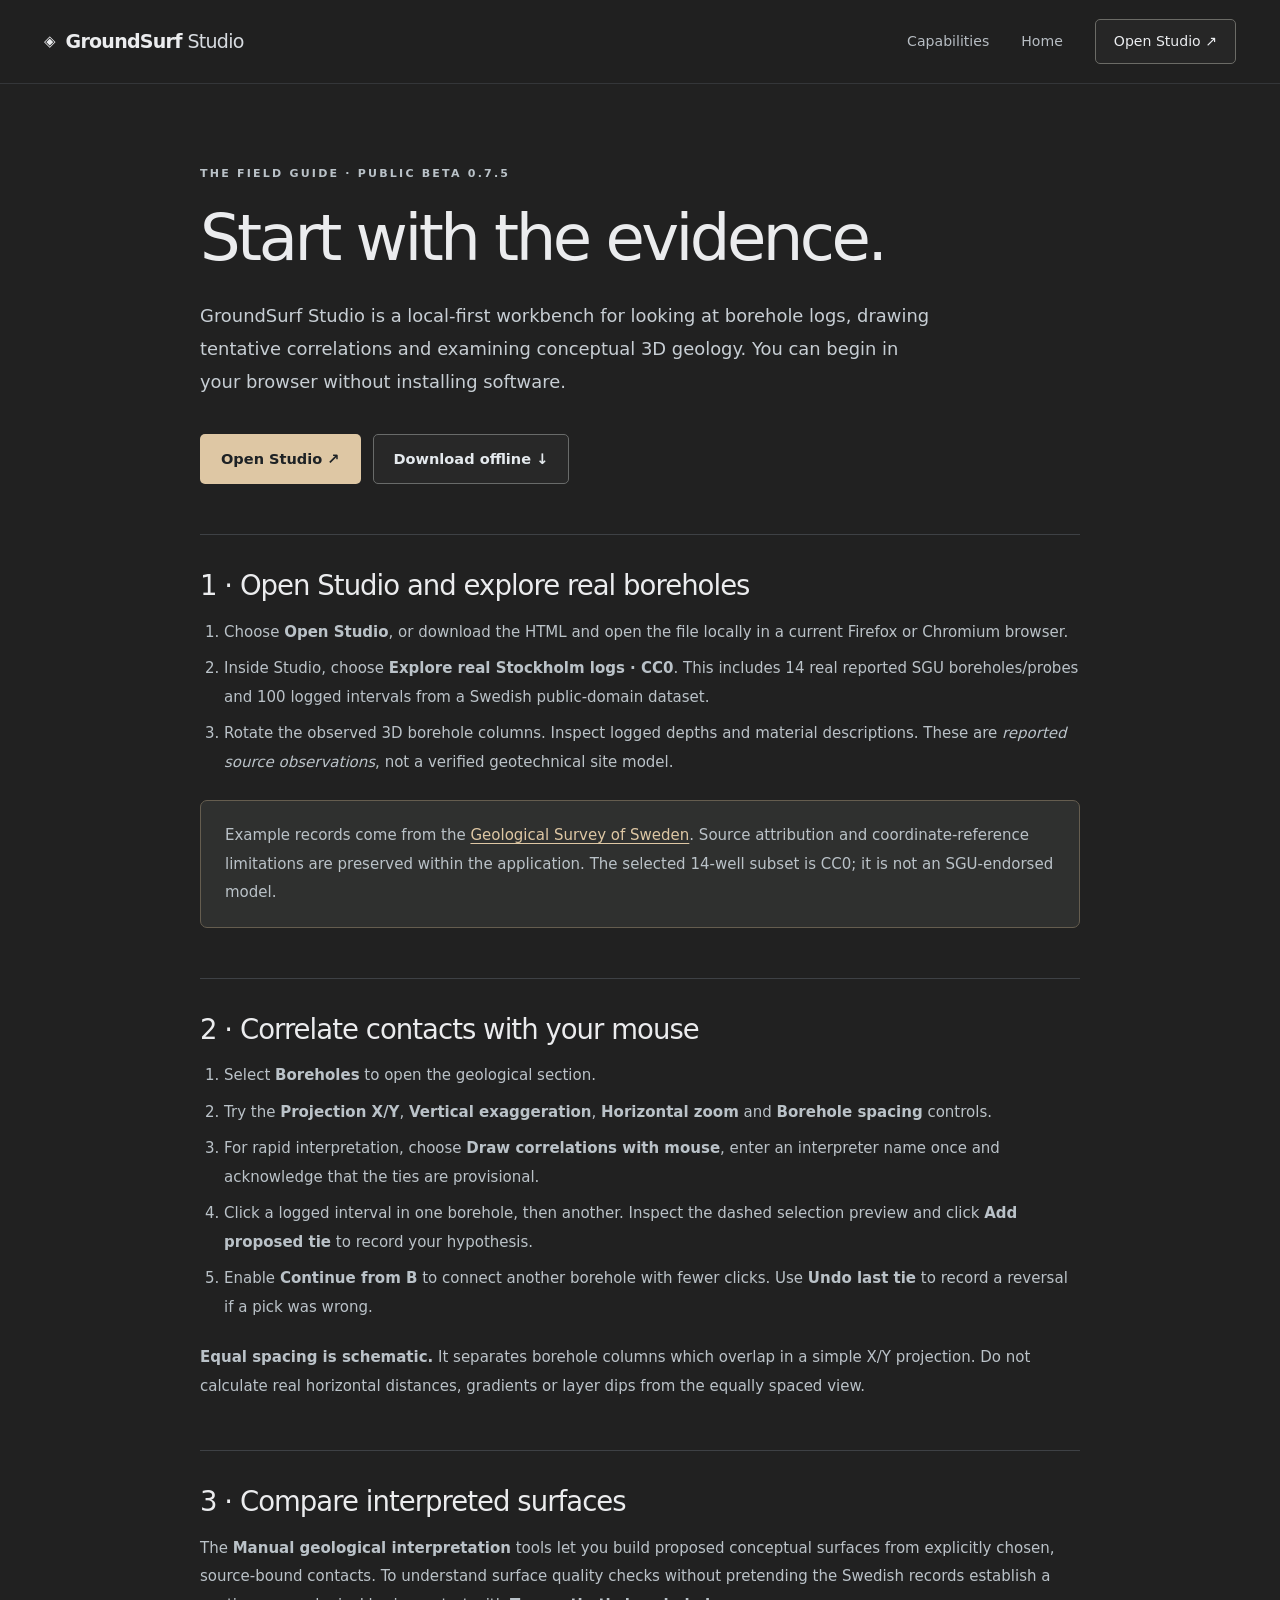
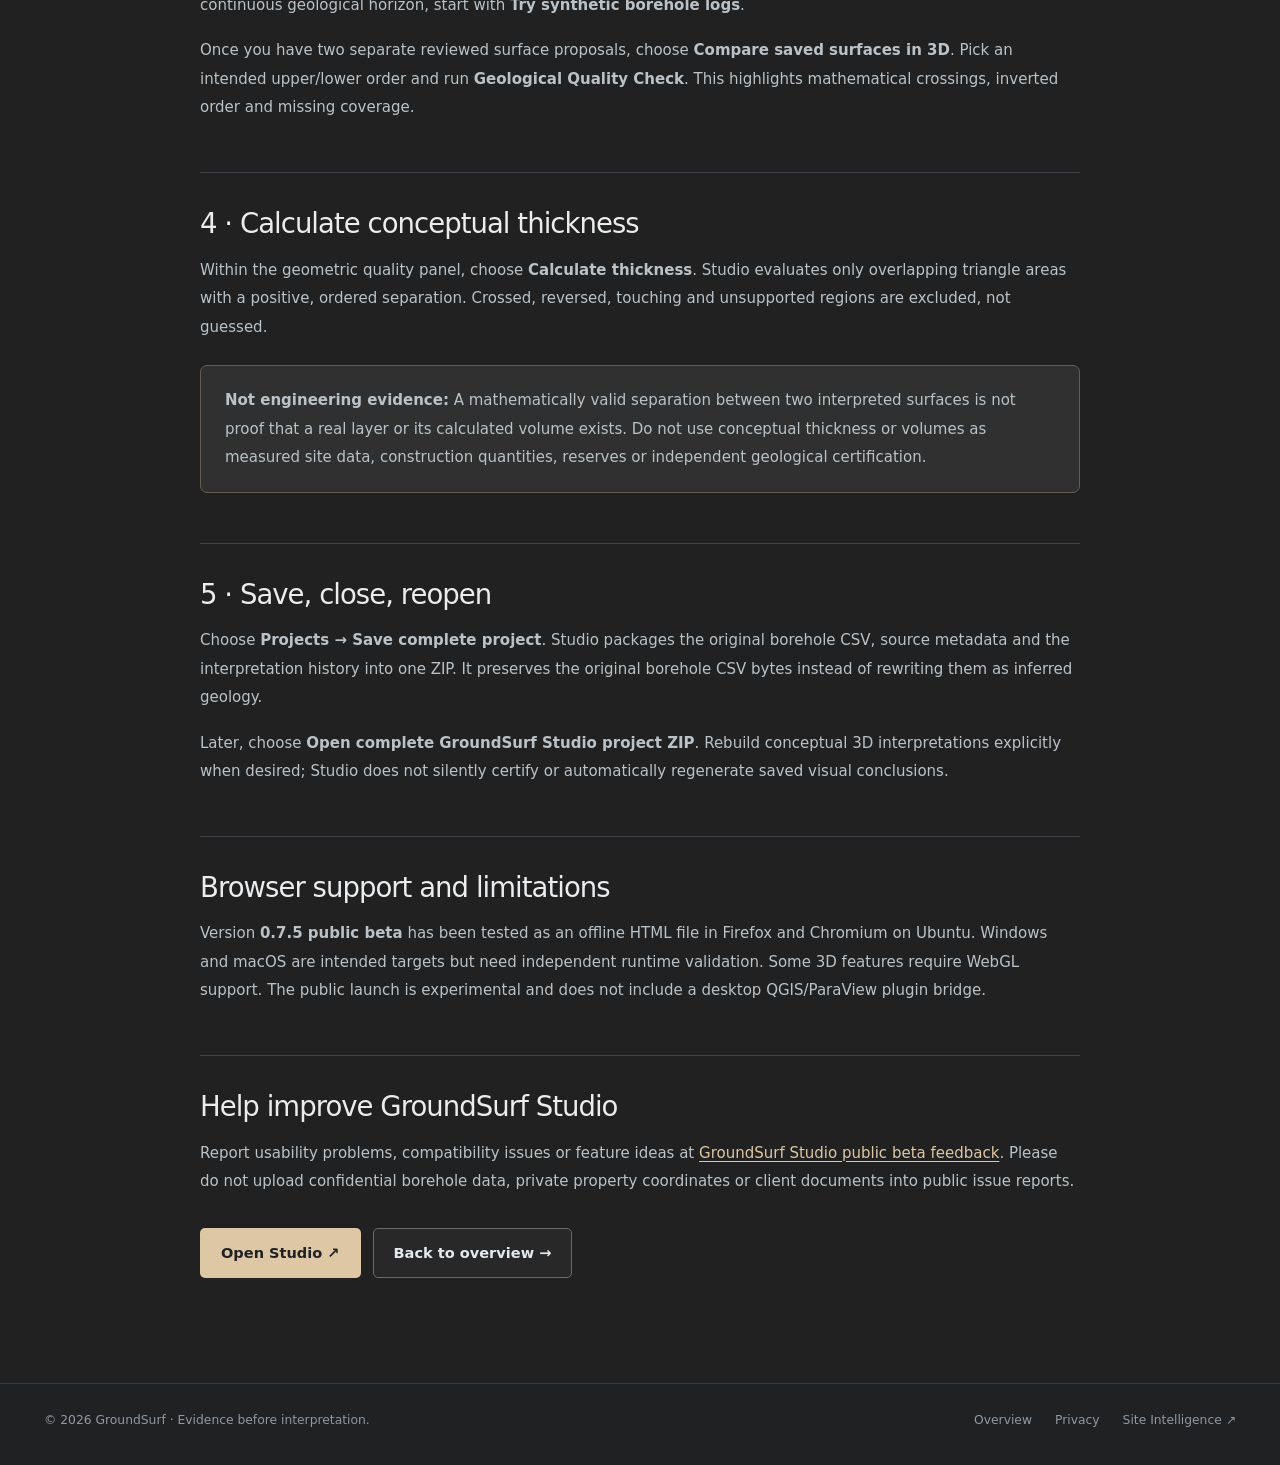
==== guide/index.html @ 34f212cb "launch: GroundSurf Studio 0.7.5 public beta website and offline app" ====
<!doctype html>
<html lang="en"><head><meta charset="utf-8"><meta name="viewport" content="width=device-width,initial-scale=1">
<meta name="theme-color" content="#212121"><meta name="description" content="Start using GroundSurf Studio: import real boreholes, draw correlations, save project ZIPs and understand conceptual geological modelling limits.">
<title>Getting started — GroundSurf Studio</title><link rel="icon" href="../assets/icon.svg" type="image/svg+xml"><link rel="stylesheet" href="../assets/site.css"></head>
<body><a class="skip-link" href="#main">Skip to content</a>
<header class="topbar"><div class="shell nav-shell"><a class="brand" href="../"><span class="brand-mark" aria-hidden="true">◈</span><span class="brand-name">GroundSurf <span>Studio</span></span></a><nav class="nav-links" aria-label="Main navigation"><a href="../#capabilities">Capabilities</a><a href="../">Home</a><a class="nav-launch" href="../app/">Open Studio ↗</a></nav></div></header>
<main id="main" class="shell content-page">
<p class="overline">THE FIELD GUIDE · PUBLIC BETA 0.7.5</p>
<h1>Start with the evidence.</h1>
<p class="intro">GroundSurf Studio is a local-first workbench for looking at borehole logs, drawing tentative correlations and examining conceptual 3D geology. You can begin in your browser without installing software.</p>
<div class="action-row"><a class="button button-primary" href="../app/">Open Studio ↗</a><a class="button button-secondary" href="../download/GroundSurf-Studio-0.7.5-beta.html" download="GroundSurf-Studio-0.7.5-beta.html">Download offline ↓</a></div>
<h2>1 · Open Studio and explore real boreholes</h2>
<ol><li>Choose <strong>Open Studio</strong>, or download the HTML and open the file locally in a current Firefox or Chromium browser.</li><li>Inside Studio, choose <strong>Explore real Stockholm logs · CC0</strong>. This includes 14 real reported SGU boreholes/probes and 100 logged intervals from a Swedish public-domain dataset.</li><li>Rotate the observed 3D borehole columns. Inspect logged depths and material descriptions. These are <em>reported source observations</em>, not a verified geotechnical site model.</li></ol>
<div class="callout"><p>Example records come from the <a href="https://www.sgu.se/en/" target="_blank" rel="noopener noreferrer">Geological Survey of Sweden</a>. Source attribution and coordinate-reference limitations are preserved within the application. The selected 14-well subset is CC0; it is not an SGU-endorsed model.</p></div>
<h2>2 · Correlate contacts with your mouse</h2>
<ol><li>Select <strong>Boreholes</strong> to open the geological section.</li><li>Try the <strong>Projection X/Y</strong>, <strong>Vertical exaggeration</strong>, <strong>Horizontal zoom</strong> and <strong>Borehole spacing</strong> controls.</li><li>For rapid interpretation, choose <strong>Draw correlations with mouse</strong>, enter an interpreter name once and acknowledge that the ties are provisional.</li><li>Click a logged interval in one borehole, then another. Inspect the dashed selection preview and click <strong>Add proposed tie</strong> to record your hypothesis.</li><li>Enable <strong>Continue from B</strong> to connect another borehole with fewer clicks. Use <strong>Undo last tie</strong> to record a reversal if a pick was wrong.</li></ol>
<p><strong>Equal spacing is schematic.</strong> It separates borehole columns which overlap in a simple X/Y projection. Do not calculate real horizontal distances, gradients or layer dips from the equally spaced view.</p>
<h2>3 · Compare interpreted surfaces</h2>
<p>The <strong>Manual geological interpretation</strong> tools let you build proposed conceptual surfaces from explicitly chosen, source-bound contacts. To understand surface quality checks without pretending the Swedish records establish a continuous geological horizon, start with <strong>Try synthetic borehole logs</strong>.</p>
<p>Once you have two separate reviewed surface proposals, choose <strong>Compare saved surfaces in 3D</strong>. Pick an intended upper/lower order and run <strong>Geological Quality Check</strong>. This highlights mathematical crossings, inverted order and missing coverage.</p>
<h2>4 · Calculate conceptual thickness</h2>
<p>Within the geometric quality panel, choose <strong>Calculate thickness</strong>. Studio evaluates only overlapping triangle areas with a positive, ordered separation. Crossed, reversed, touching and unsupported regions are excluded, not guessed.</p>
<div class="callout"><p><strong>Not engineering evidence:</strong> A mathematically valid separation between two interpreted surfaces is not proof that a real layer or its calculated volume exists. Do not use conceptual thickness or volumes as measured site data, construction quantities, reserves or independent geological certification.</p></div>
<h2>5 · Save, close, reopen</h2>
<p>Choose <strong>Projects → Save complete project</strong>. Studio packages the original borehole CSV, source metadata and the interpretation history into one ZIP. It preserves the original borehole CSV bytes instead of rewriting them as inferred geology.</p>
<p>Later, choose <strong>Open complete GroundSurf Studio project ZIP</strong>. Rebuild conceptual 3D interpretations explicitly when desired; Studio does not silently certify or automatically regenerate saved visual conclusions.</p>
<h2>Browser support and limitations</h2>
<p>Version <strong>0.7.5 public beta</strong> has been tested as an offline HTML file in Firefox and Chromium on Ubuntu. Windows and macOS are intended targets but need independent runtime validation. Some 3D features require WebGL support. The public launch is experimental and does not include a desktop QGIS/ParaView plugin bridge.</p>
<h2>Help improve GroundSurf Studio</h2>
<p>Report usability problems, compatibility issues or feature ideas at <a href="https://github.com/wtzet-eng/groundsurf-studio-web/issues" target="_blank" rel="noopener noreferrer">GroundSurf Studio public beta feedback</a>. Please do not upload confidential borehole data, private property coordinates or client documents into public issue reports.</p>
<div class="action-row"><a class="button button-primary" href="../app/">Open Studio ↗</a><a class="button button-secondary" href="../">Back to overview →</a></div>
</main><footer class="footer"><div class="shell footer-content"><span>© 2026 GroundSurf · Evidence before interpretation.</span><nav><a href="../">Overview</a><a href="../privacy/">Privacy</a><a href="https://groundsurf.net" target="_blank" rel="noopener noreferrer">Site Intelligence ↗</a></nav></div></footer></body></html>
---- assets/site.css ----
:root{color-scheme:dark;--ground:#212121;--ink:#ebecee;--muted:#b1b5bb;--quiet:#858c94;--line:#393b3f;--panel:#27292c;--panel2:#2d3034;--soft:#34383b;--sand:#dec7a4;--blue:#abc6d6;--shadow:0 24px 72px #00000040;font-family:Inter,"Segoe UI",system-ui,-apple-system,BlinkMacSystemFont,sans-serif;-webkit-font-smoothing:antialiased;text-rendering:optimizeLegibility;font-optical-sizing:auto}
*,*:before,*:after{box-sizing:border-box}
html{scroll-behavior:smooth;scroll-padding-top:90px}
body{margin:0;min-width:320px;background:var(--ground);color:var(--ink);line-height:1.65;font-size:15px}
h1,h2,h3,p,figure{margin:0}
h1,h2,h3{line-height:1.15;font-weight:530;letter-spacing:-.035em}
h1{font-size:clamp(3rem,5.3vw,5.8rem);letter-spacing:-.055em}
h2{font-size:clamp(2rem,3.1vw,3.25rem)}
h3{font-size:1.19rem;letter-spacing:-.02em}
a{color:inherit;text-decoration:none}
a:hover{text-decoration:none}
button,input,select{font:inherit}
a:focus-visible,button:focus-visible{outline:2px solid var(--sand);outline-offset:4px;border-radius:4px}
img{max-width:100%;height:auto;display:block}
.shell{width:min(1230px,calc(100% - 88px));margin-inline:auto}
.skip-link{position:absolute;z-index:100;transform:translateY(-130%);top:10px;left:20px;background:var(--sand);color:#1c1c1c;padding:8px 12px}.skip-link:focus{transform:none}
.topbar{border-bottom:1px solid #343639;background:#212121eb;position:sticky;z-index:50;top:0;backdrop-filter:blur(18px)}
.nav-shell{min-height:83px;display:flex;align-items:center;justify-content:space-between;gap:35px}
.brand{display:inline-flex;align-items:center;gap:10px;flex-shrink:0}.brand-mark{display:grid;place-items:center}.brand-name{font-size:1.19rem;letter-spacing:-.04em;font-weight:650}.brand-name span{font-weight:390;color:#d7dbe0}
.nav-links{display:flex;align-items:center;gap:32px;color:#b7bdc3;font-size:.88rem}
.nav-links a{white-space:nowrap;transition:color .2s}.nav-links a:hover,.footer a:hover,.inline-link:hover{color:var(--sand)}
.nav-links .nav-launch{color:#ebedf0;border:1px solid #6b6b66;padding:10px 18px;border-radius:5px;background:#ffffff07}
.nav-links .nav-launch:hover{border-color:var(--sand);color:var(--sand)}
.hero{padding-top:86px;padding-bottom:87px;display:grid;grid-template-columns: .91fr 1.09fr;gap:58px;align-items:center;min-height:690px}
.hero-text{max-width:570px}.eyebrow,.overline{letter-spacing:.2em;text-transform:uppercase;font-size:.69rem;font-weight:650;color:var(--sand)}
.eyebrow{display:inline-flex;align-items:center;gap:9px;padding:8px 11px;border-radius:4px;border:1px solid #675d4d;background:#4b433526;margin-bottom:29px}
.status-dot{display:inline-block;width:7px;height:7px;border-radius:50%;background:var(--sand);box-shadow:0 0 0 3px #d2bc991d}
.hero h1 em{font-style:normal;color:var(--sand)}.hero-lead{font-size:1.13rem;color:#d1d6da;max-width:520px;line-height:1.8;margin-top:26px}
.hero-aside{color:#9fa6ac;margin-top:16px;line-height:1.8;max-width:470px}
.action-row{display:flex;align-items:center;flex-wrap:wrap;gap:12px;margin-top:32px}
.button{min-height:47px;display:inline-flex;align-items:center;justify-content:center;gap:28px;padding:12px 20px;border-radius:5px;font-size:.91rem;font-weight:620;transition:transform .18s,background-color .18s,border-color .18s,box-shadow .18s;border:1px solid transparent;white-space:nowrap}
.button span{font-size:1.11em}.button:hover{transform:translateY(-2px);box-shadow:0 5px 18px #0002}
.button-primary{background:var(--sand);color:#1e2225}.button-primary:hover{background:#f1ddbd}
.button-secondary{background:#ffffff08;color:#e4e9ed;border-color:#696b6a}.button-secondary:hover{border-color:#c7b9a1;background:#ffffff0e}
.micro{font-size:.78rem;color:#9199a0;margin-top:20px;letter-spacing:.005em}
.hero-visual{min-width:0;position:relative}.hero-visual:before{content:"";position:absolute;inset:14% 10% 5%;background:#a4c0bf19;filter:blur(75px);pointer-events:none}
.visual-window{background:#17191a;position:relative;border:1px solid #4c5053;border-radius:11px;box-shadow:var(--shadow);overflow:hidden;transform:perspective(1600px) rotateY(-3deg) rotateX(1deg)}
.window-bar{height:43px;background:#2b2d30;border-bottom:1px solid #44464a;display:flex;align-items:center;justify-content:space-between;gap:10px;padding:0 14px;font-size:.68rem;color:#c8cdd1;letter-spacing:.025em}
.traffic-dots{display:flex;gap:5px}.traffic-dots i{display:block;width:7px;height:7px;border-radius:100%;background:#687074}.traffic-dots i:first-child{background:#b99b81}.traffic-dots i:nth-child(2){background:#9da6aa}
.window-state{font-weight:700;font-size:.61rem;letter-spacing:.16em;color:var(--sand)}
.visual-window img{height:455px;width:100%;object-fit:cover;object-position:center top;filter:saturate(.9)}
.visual-caption{position:relative;margin-top:17px;font-size:.75rem;color:#959da4;text-align:center}
.separator{height:1px;background:var(--line)}
.principle{min-height:154px;display:flex;align-items:center;gap:27px;color:#d7dbde}
.quote-symbol{font-family:Georgia,serif;font-size:5rem;color:#96846d;line-height:0;margin-top:28px}
.principle p{font-size:clamp(1.03rem,1.5vw,1.32rem);letter-spacing:-.015em;font-weight:320}.principle strong{font-weight:640;color:var(--sand)}
.principle-aside{margin-left:auto;font-size:.74rem;color:#848c94;white-space:nowrap}
.section{padding-top:105px;padding-bottom:105px}
.section-heading{max-width:710px;margin-bottom:43px}.section-heading h2{margin-top:15px;max-width:640px}.section-heading>p:last-child{color:#aeb6bc;line-height:1.8;margin-top:20px;max-width:580px}
.feature-grid{display:grid;grid-template-columns:repeat(4,minmax(0,1fr));gap:1px;background:var(--line);border:1px solid var(--line);border-radius:9px;overflow:hidden}
.feature{padding:32px 26px 35px;background:#27292b;min-height:276px}
.feature-index{font-size:.69rem;letter-spacing:.09em;text-transform:uppercase;color:#bba98e;display:block;margin-bottom:29px}
.feature h3{font-weight:600;margin-bottom:17px}.feature p{color:#aeb7bf;line-height:1.75;font-size:.89rem}
.section-split{display:grid;grid-template-columns:.85fr 1.15fr;gap:82px;align-items:center}
.split-copy h2{margin-top:16px;margin-bottom:34px;max-width:460px}
.step{display:grid;grid-template-columns:40px 1fr;gap:16px;border-top:1px solid var(--line);padding-top:20px;margin-top:20px}
.step>span{font-size:.81rem;color:var(--sand);font-weight:700}.step h3{font-size:1.01rem;font-weight:600;margin-bottom:8px}.step p{font-size:.88rem;color:#aeb7bf;max-width:460px;line-height:1.7}
.workflow-figure{border:1px solid #4a4e51;background:#2b2d30;border-radius:9px;overflow:hidden;box-shadow:0 15px 50px #0002}
.workflow-figure img{width:100%;max-height:480px;object-fit:cover;object-position:left center}
.workflow-figure figcaption{border-top:1px solid #43484a;padding:13px 18px;color:#a8b1b8;font-size:.78rem}
.assurance{padding:70px;display:grid;grid-template-columns:1.25fr .9fr;gap:88px;border:1px solid #4a4843;border-radius:10px;background:linear-gradient(140deg,#2e3032,#292b2d)}
.assurance h2{margin-top:16px}.assurance p:not(.overline){max-width:515px;color:#bac2c8;margin-top:23px;line-height:1.8}
.inline-link{display:inline-flex;gap:13px;align-items:center;color:var(--sand);font-weight:600;font-size:.88rem;margin-top:23px}
.assurance-points{align-self:center;display:grid;gap:0}.assurance-points div{display:grid;grid-template-columns:48px 1fr;gap:7px;padding:17px 0;border-bottom:1px solid #4e5151}.assurance-points div:first-child{border-top:1px solid #4e5151}.assurance-points strong{color:var(--sand);font-size:.79rem}.assurance-points span{font-size:.9rem;color:#e2e5e6}
.beta-note{margin-top:100px;display:grid;grid-template-columns:1fr auto;gap:45px;align-items:center;padding-bottom:90px}.beta-note h2{margin-top:13px}.beta-note p:last-child{color:#aeb7bf;max-width:800px;margin-top:18px;line-height:1.8}
.beta-links{display:flex;flex-direction:column;gap:14px;align-items:flex-start}.beta-links .inline-link{margin-top:4px}
.final-cta{border-top:1px solid var(--line);text-align:center;padding:110px 0 120px}.final-cta h2{max-width:710px;margin:18px auto 0}.action-row-center{justify-content:center}
.footer{border-top:1px solid var(--line);padding:26px 0 35px;background:#202122}
.footer-content{display:flex;align-items:center;justify-content:space-between;gap:30px;font-size:.77rem;color:#9099a0}
.footer-content nav{display:flex;gap:23px;flex-wrap:wrap}
.content-page{padding:68px 0 105px;max-width:880px}.content-page h1{font-size:clamp(2.7rem,5vw,4.4rem);margin:16px 0 23px}
.content-page .intro{font-size:1.12rem;line-height:1.85;color:#c7ced4;max-width:740px;margin-bottom:36px}
.content-page h2{font-size:1.72rem;margin:50px 0 16px;border-top:1px solid #3e4145;padding-top:35px}
.content-page h3{font-size:1.13rem;margin:28px 0 12px}
.content-page p,.content-page li{color:#bac2c8;line-height:1.9}
.content-page p{margin:12px 0 17px}
.content-page ol,.content-page ul{padding-left:24px;margin:14px 0 22px}
.content-page li{margin:8px 0}
.content-page a:not(.button):not(.brand){color:var(--sand);text-decoration:underline;text-underline-offset:3px}
.callout{border:1px solid #655d4f;border-radius:7px;background:#2f302f;padding:20px 24px;margin:24px 0;color:#e6d7be}
.callout p{margin:0}
.code-note{font: .87rem/1.8 ui-monospace,SFMono-Regular,Consolas,monospace;background:#161819;border:1px solid var(--line);padding:18px;border-radius:7px;overflow-wrap:anywhere;color:#c9d7e0}
@media(max-width:1150px){.hero{gap:35px}.feature{padding:27px 20px}.section-split{gap:45px}.assurance{padding:50px;gap:45px}.principle-aside{display:none}}
@media(max-width:920px){.shell{width:min(100% - 48px,1230px)}.hero{grid-template-columns:1fr;min-height:unset;padding:70px 0}.hero-text{max-width:690px}.hero h1{max-width:750px}.hero-visual{max-width:800px}.visual-window{transform:none}.feature-grid{grid-template-columns:repeat(2,1fr)}.feature{min-height:unset}.section-split{grid-template-columns:1fr}.workflow-figure{max-width:850px}.assurance{grid-template-columns:1fr;gap:25px}.beta-note{grid-template-columns:1fr}.beta-links{flex-direction:row;align-items:center}.nav-links{gap:16px}}
@media(max-width:640px){.shell{width:calc(100% - 36px)}.nav-shell{min-height:76px;flex-wrap:wrap;gap:10px;padding:13px 0}.brand-name{font-size:1.08rem}.brand-mark svg{width:33px;height:33px}.nav-links{gap:14px;font-size:.75rem;width:100%;justify-content:space-between}.nav-links>a:nth-child(2){display:none}.nav-links .nav-launch{padding:7px 11px}.hero{padding:55px 0 55px;gap:35px}.eyebrow{margin-bottom:22px}.hero h1{font-size:clamp(2.7rem,9.2vw,4rem)}.hero-lead{font-size:1.03rem}.action-row{align-items:stretch}.action-row .button{width:100%;justify-content:space-between}.visual-window img{height:280px}.window-bar{font-size:.6rem;padding:0 9px}.window-state{display:none}.principle{min-height:130px;gap:16px}.principle p{font-size:.98rem}.quote-symbol{font-size:3rem}.section{padding:65px 0}.feature-grid{grid-template-columns:1fr}.feature{padding:25px 26px}.feature-index{margin-bottom:16px}.section-split{gap:35px}.assurance{padding:30px 24px}.beta-note{margin-top:65px;padding-bottom:70px}.beta-links{flex-direction:column;align-items:flex-start}.final-cta{padding:70px 0 85px}.footer-content{flex-direction:column;align-items:flex-start;gap:15px}.footer-content nav{gap:18px}.content-page{padding-top:40px}.content-page h2{margin-top:32px;padding-top:30px}}
@media(prefers-reduced-motion:reduce){html{scroll-behavior:auto}.button,.nav-links a{transition:none}.button:hover{transform:none}}
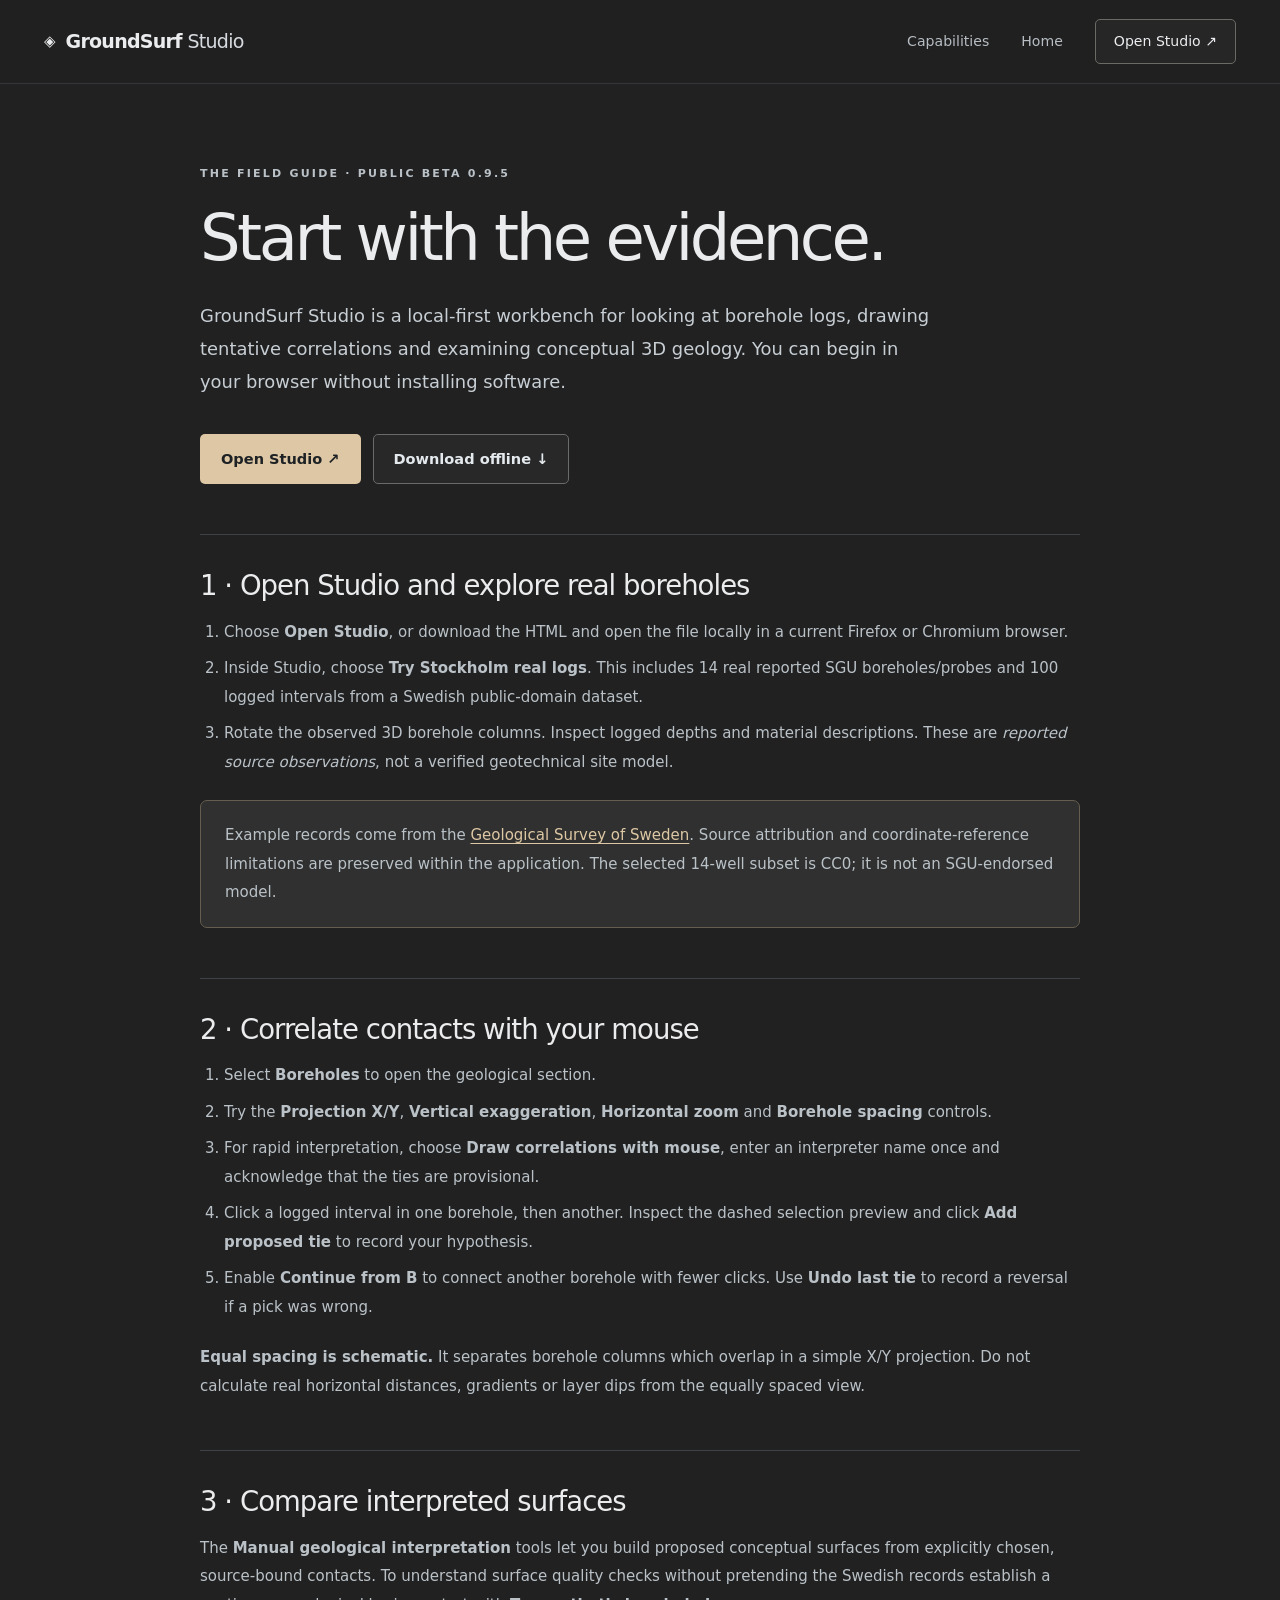
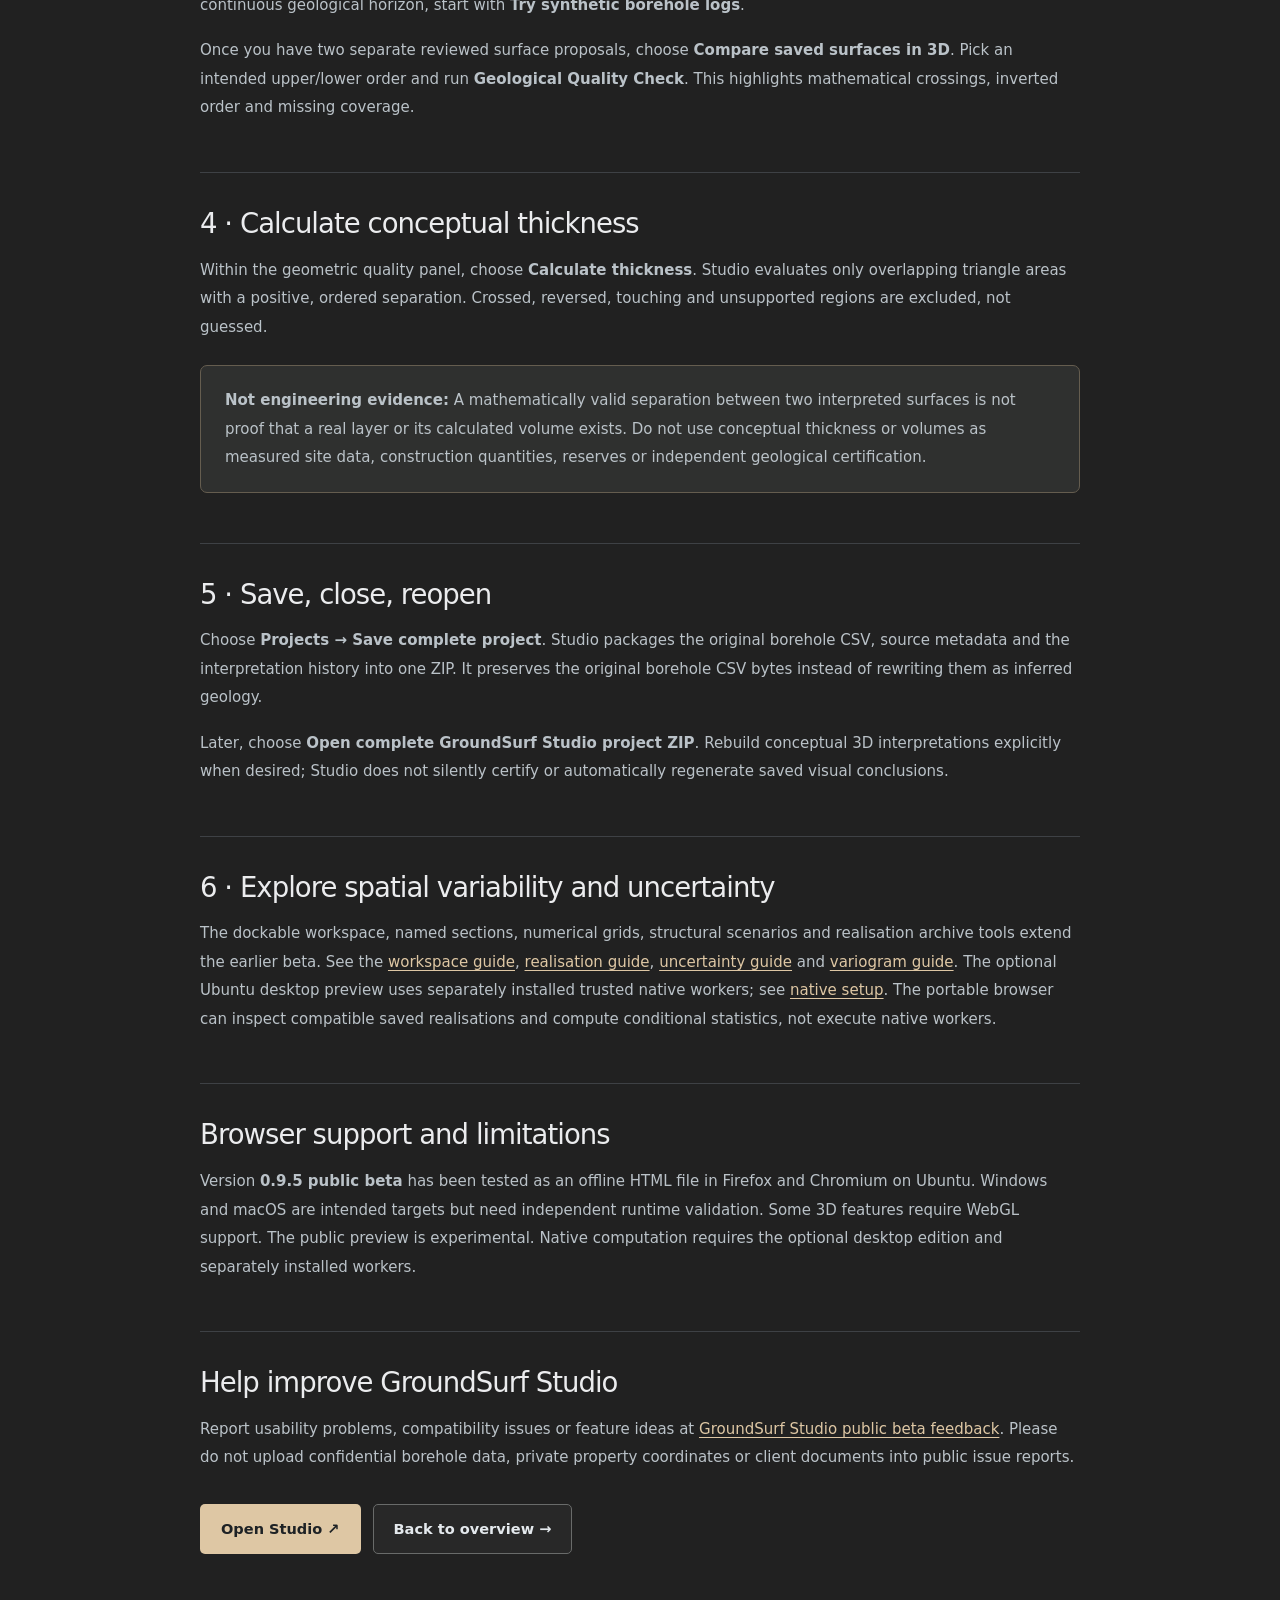
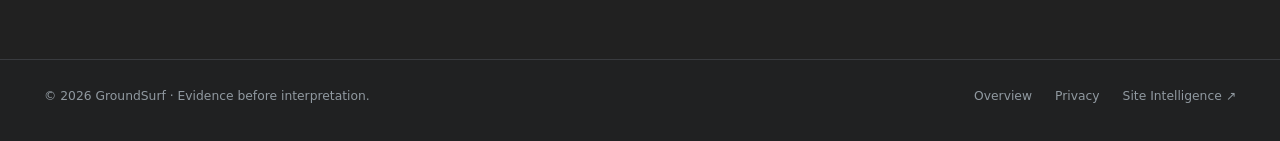
==== commit 7e47f5bc: "Publish verified Studio 0.9.5 experimental preview alongside 0.7.5 beta" ====
--- a/guide/index.html
+++ b/guide/index.html
@@ -3,14 +3,14 @@
 <meta name="theme-color" content="#212121"><meta name="description" content="Start using GroundSurf Studio: import real boreholes, draw correlations, save project ZIPs and understand conceptual geological modelling limits.">
 <title>Getting started — GroundSurf Studio</title><link rel="icon" href="../assets/icon.svg" type="image/svg+xml"><link rel="stylesheet" href="../assets/site.css"></head>
 <body><a class="skip-link" href="#main">Skip to content</a>
-<header class="topbar"><div class="shell nav-shell"><a class="brand" href="../"><span class="brand-mark" aria-hidden="true">◈</span><span class="brand-name">GroundSurf <span>Studio</span></span></a><nav class="nav-links" aria-label="Main navigation"><a href="../#capabilities">Capabilities</a><a href="../">Home</a><a class="nav-launch" href="../app/">Open Studio ↗</a></nav></div></header>
+<header class="topbar"><div class="shell nav-shell"><a class="brand" href="../"><span class="brand-mark" aria-hidden="true">◈</span><span class="brand-name">GroundSurf <span>Studio</span></span></a><nav class="nav-links" aria-label="Main navigation"><a href="../#capabilities">Capabilities</a><a href="../">Home</a><a class="nav-launch" href="../preview/">Open Studio ↗</a></nav></div></header>
 <main id="main" class="shell content-page">
-<p class="overline">THE FIELD GUIDE · PUBLIC BETA 0.7.5</p>
+<p class="overline">THE FIELD GUIDE · PUBLIC BETA 0.9.5</p>
 <h1>Start with the evidence.</h1>
 <p class="intro">GroundSurf Studio is a local-first workbench for looking at borehole logs, drawing tentative correlations and examining conceptual 3D geology. You can begin in your browser without installing software.</p>
-<div class="action-row"><a class="button button-primary" href="../app/">Open Studio ↗</a><a class="button button-secondary" href="../download/GroundSurf-Studio-0.7.5-beta.html" download="GroundSurf-Studio-0.7.5-beta.html">Download offline ↓</a></div>
+<div class="action-row"><a class="button button-primary" href="../preview/">Open Studio ↗</a><a class="button button-secondary" href="../download/GroundSurf-Studio-0.9.5-preview1.html" download="GroundSurf-Studio-0.9.5-preview1.html">Download offline ↓</a></div>
 <h2>1 · Open Studio and explore real boreholes</h2>
-<ol><li>Choose <strong>Open Studio</strong>, or download the HTML and open the file locally in a current Firefox or Chromium browser.</li><li>Inside Studio, choose <strong>Explore real Stockholm logs · CC0</strong>. This includes 14 real reported SGU boreholes/probes and 100 logged intervals from a Swedish public-domain dataset.</li><li>Rotate the observed 3D borehole columns. Inspect logged depths and material descriptions. These are <em>reported source observations</em>, not a verified geotechnical site model.</li></ol>
+<ol><li>Choose <strong>Open Studio</strong>, or download the HTML and open the file locally in a current Firefox or Chromium browser.</li><li>Inside Studio, choose <strong>Try Stockholm real logs</strong>. This includes 14 real reported SGU boreholes/probes and 100 logged intervals from a Swedish public-domain dataset.</li><li>Rotate the observed 3D borehole columns. Inspect logged depths and material descriptions. These are <em>reported source observations</em>, not a verified geotechnical site model.</li></ol>
 <div class="callout"><p>Example records come from the <a href="https://www.sgu.se/en/" target="_blank" rel="noopener noreferrer">Geological Survey of Sweden</a>. Source attribution and coordinate-reference limitations are preserved within the application. The selected 14-well subset is CC0; it is not an SGU-endorsed model.</p></div>
 <h2>2 · Correlate contacts with your mouse</h2>
 <ol><li>Select <strong>Boreholes</strong> to open the geological section.</li><li>Try the <strong>Projection X/Y</strong>, <strong>Vertical exaggeration</strong>, <strong>Horizontal zoom</strong> and <strong>Borehole spacing</strong> controls.</li><li>For rapid interpretation, choose <strong>Draw correlations with mouse</strong>, enter an interpreter name once and acknowledge that the ties are provisional.</li><li>Click a logged interval in one borehole, then another. Inspect the dashed selection preview and click <strong>Add proposed tie</strong> to record your hypothesis.</li><li>Enable <strong>Continue from B</strong> to connect another borehole with fewer clicks. Use <strong>Undo last tie</strong> to record a reversal if a pick was wrong.</li></ol>
@@ -24,9 +24,9 @@
 <h2>5 · Save, close, reopen</h2>
 <p>Choose <strong>Projects → Save complete project</strong>. Studio packages the original borehole CSV, source metadata and the interpretation history into one ZIP. It preserves the original borehole CSV bytes instead of rewriting them as inferred geology.</p>
 <p>Later, choose <strong>Open complete GroundSurf Studio project ZIP</strong>. Rebuild conceptual 3D interpretations explicitly when desired; Studio does not silently certify or automatically regenerate saved visual conclusions.</p>
-<h2>Browser support and limitations</h2>
-<p>Version <strong>0.7.5 public beta</strong> has been tested as an offline HTML file in Firefox and Chromium on Ubuntu. Windows and macOS are intended targets but need independent runtime validation. Some 3D features require WebGL support. The public launch is experimental and does not include a desktop QGIS/ParaView plugin bridge.</p>
+<h2>6 · Explore spatial variability and uncertainty</h2><p>The dockable workspace, named sections, numerical grids, structural scenarios and realisation archive tools extend the earlier beta. See the <a href="WORKSPACE-0.9.4.md">workspace guide</a>, <a href="REALISATIONS-0.9.2.md">realisation guide</a>, <a href="UNCERTAINTY-0.9.3.md">uncertainty guide</a> and <a href="VARIOGRAMS-0.9.5.md">variogram guide</a>. The optional Ubuntu desktop preview uses separately installed trusted native workers; see <a href="NATIVE-GEOSTATISTICS-0.9.1.md">native setup</a>. The portable browser can inspect compatible saved realisations and compute conditional statistics, not execute native workers.</p><h2>Browser support and limitations</h2>
+<p>Version <strong>0.9.5 public beta</strong> has been tested as an offline HTML file in Firefox and Chromium on Ubuntu. Windows and macOS are intended targets but need independent runtime validation. Some 3D features require WebGL support. The public preview is experimental. Native computation requires the optional desktop edition and separately installed workers.</p>
 <h2>Help improve GroundSurf Studio</h2>
 <p>Report usability problems, compatibility issues or feature ideas at <a href="https://github.com/wtzet-eng/groundsurf-studio-web/issues" target="_blank" rel="noopener noreferrer">GroundSurf Studio public beta feedback</a>. Please do not upload confidential borehole data, private property coordinates or client documents into public issue reports.</p>
-<div class="action-row"><a class="button button-primary" href="../app/">Open Studio ↗</a><a class="button button-secondary" href="../">Back to overview →</a></div>
+<div class="action-row"><a class="button button-primary" href="../preview/">Open Studio ↗</a><a class="button button-secondary" href="../">Back to overview →</a></div>
 </main><footer class="footer"><div class="shell footer-content"><span>© 2026 GroundSurf · Evidence before interpretation.</span><nav><a href="../">Overview</a><a href="../privacy/">Privacy</a><a href="https://groundsurf.net" target="_blank" rel="noopener noreferrer">Site Intelligence ↗</a></nav></div></footer></body></html>
--- a/assets/site.css
+++ b/assets/site.css
@@ -32,7 +32,7 @@
 .button span{font-size:1.11em}.button:hover{transform:translateY(-2px);box-shadow:0 5px 18px #0002}
 .button-primary{background:var(--sand);color:#1e2225}.button-primary:hover{background:#f1ddbd}
 .button-secondary{background:#ffffff08;color:#e4e9ed;border-color:#696b6a}.button-secondary:hover{border-color:#c7b9a1;background:#ffffff0e}
-.micro{font-size:.78rem;color:#9199a0;margin-top:20px;letter-spacing:.005em}
+.micro{font-size:.78rem;color:#9199a0;margin-top:20px;letter-spacing:.005em}.inline-release{color:#d8c5a6;text-decoration:underline;text-underline-offset:2px}.inline-release:hover{color:#f5dfbc}
 .hero-visual{min-width:0;position:relative}.hero-visual:before{content:"";position:absolute;inset:14% 10% 5%;background:#a4c0bf19;filter:blur(75px);pointer-events:none}
 .visual-window{background:#17191a;position:relative;border:1px solid #4c5053;border-radius:11px;box-shadow:var(--shadow);overflow:hidden;transform:perspective(1600px) rotateY(-3deg) rotateX(1deg)}
 .window-bar{height:43px;background:#2b2d30;border-bottom:1px solid #44464a;display:flex;align-items:center;justify-content:space-between;gap:10px;padding:0 14px;font-size:.68rem;color:#c8cdd1;letter-spacing:.025em}
